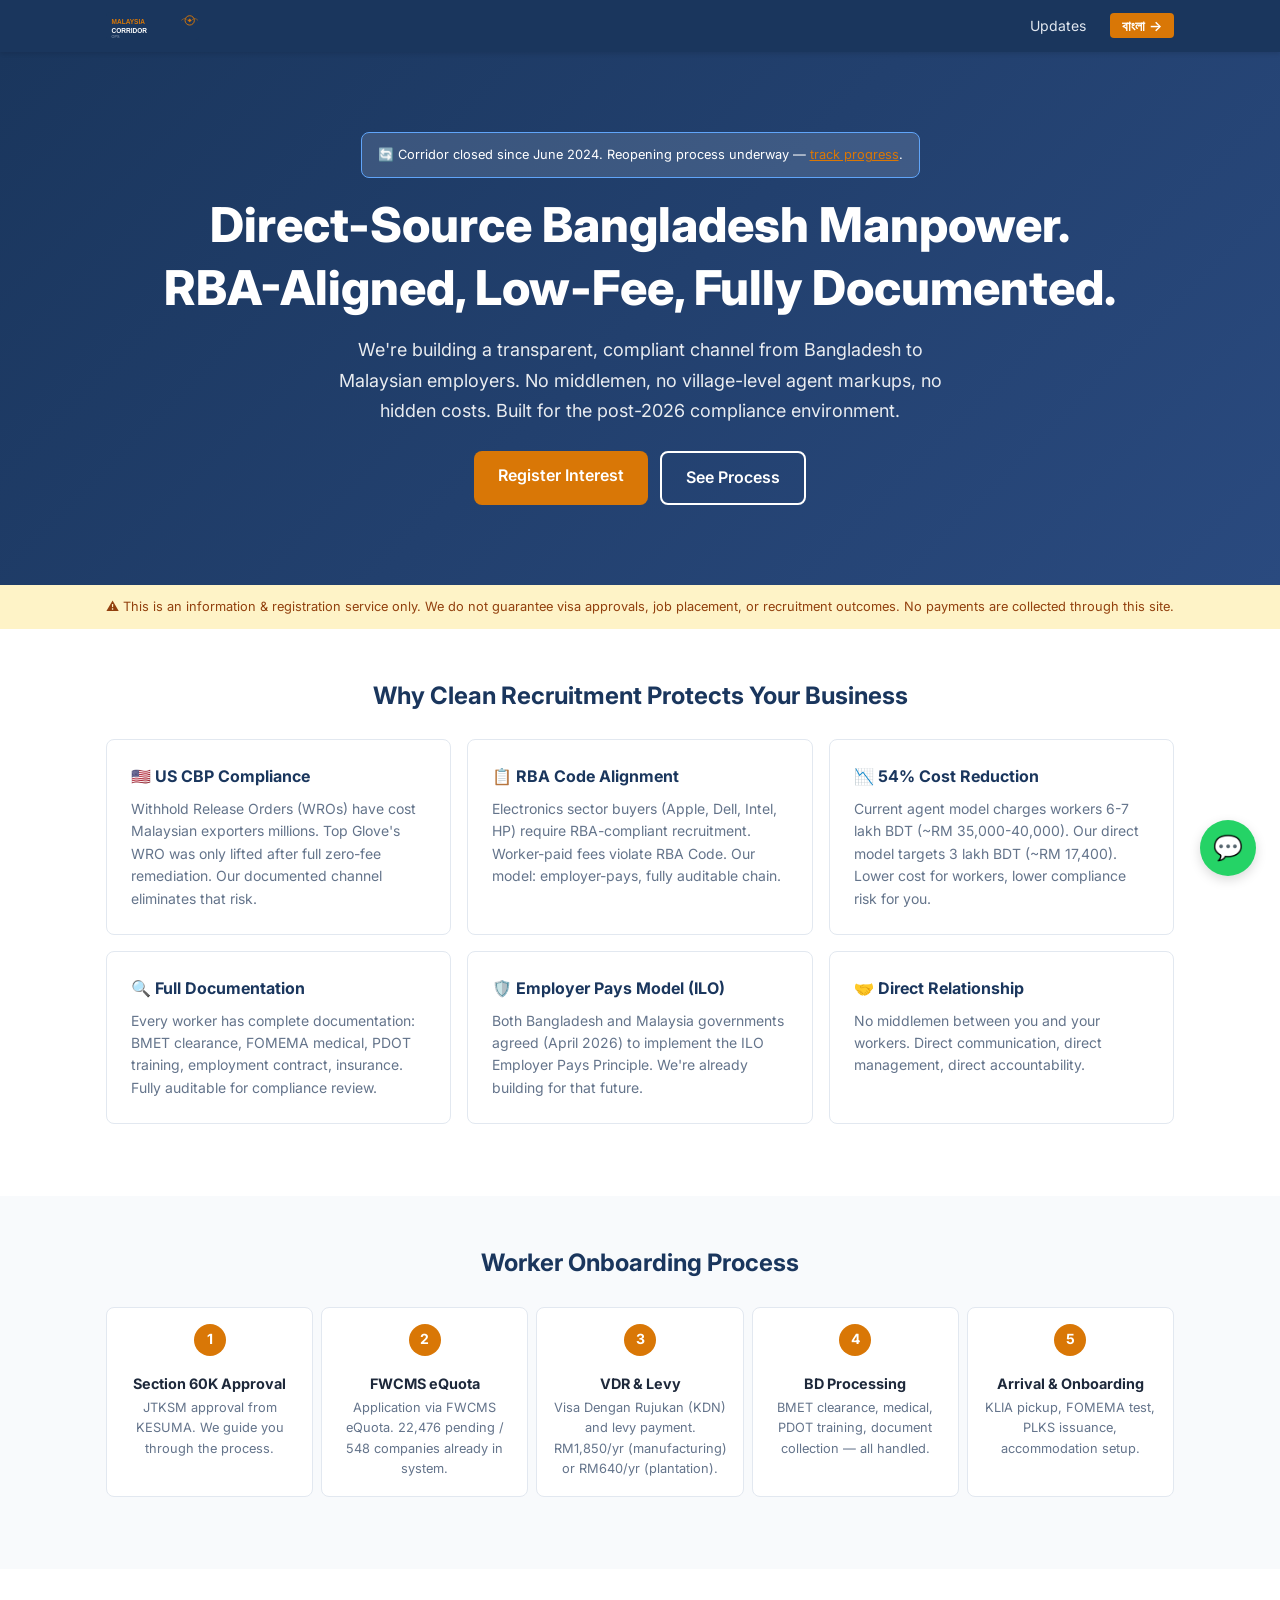
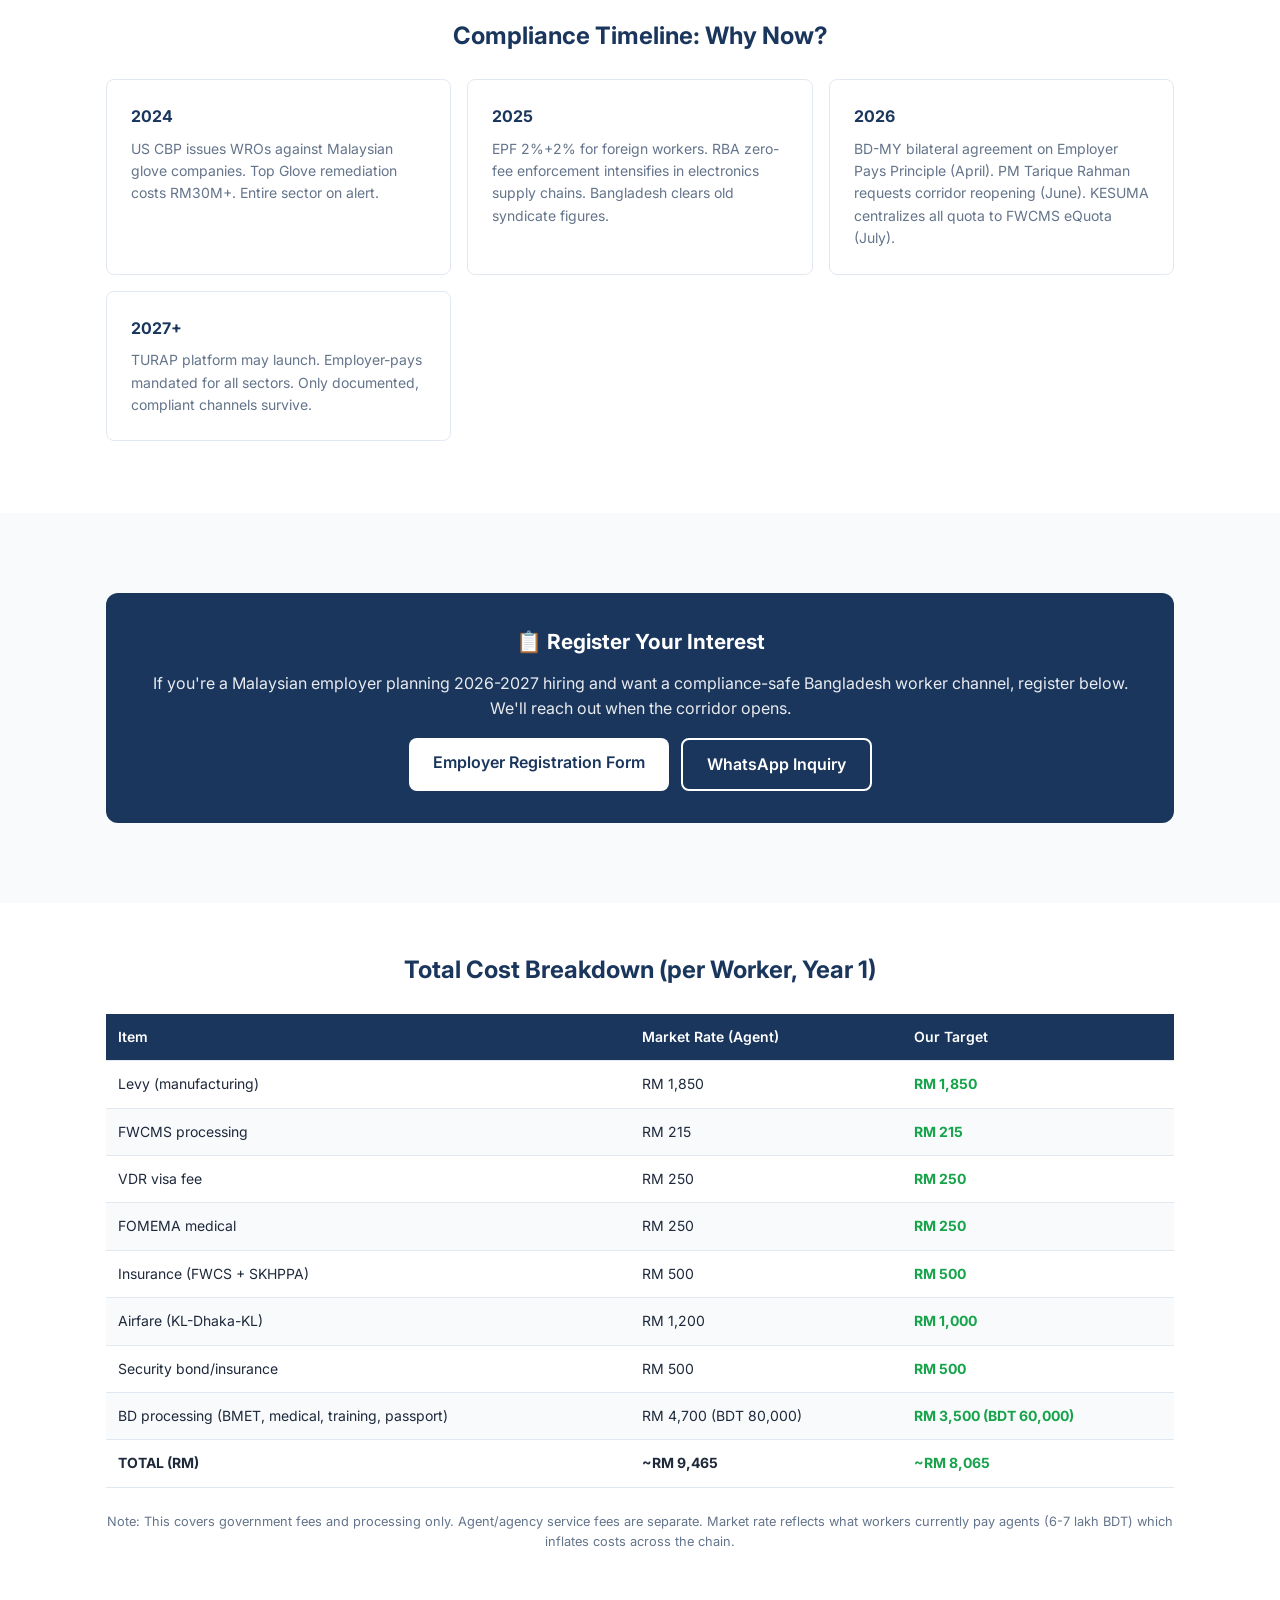
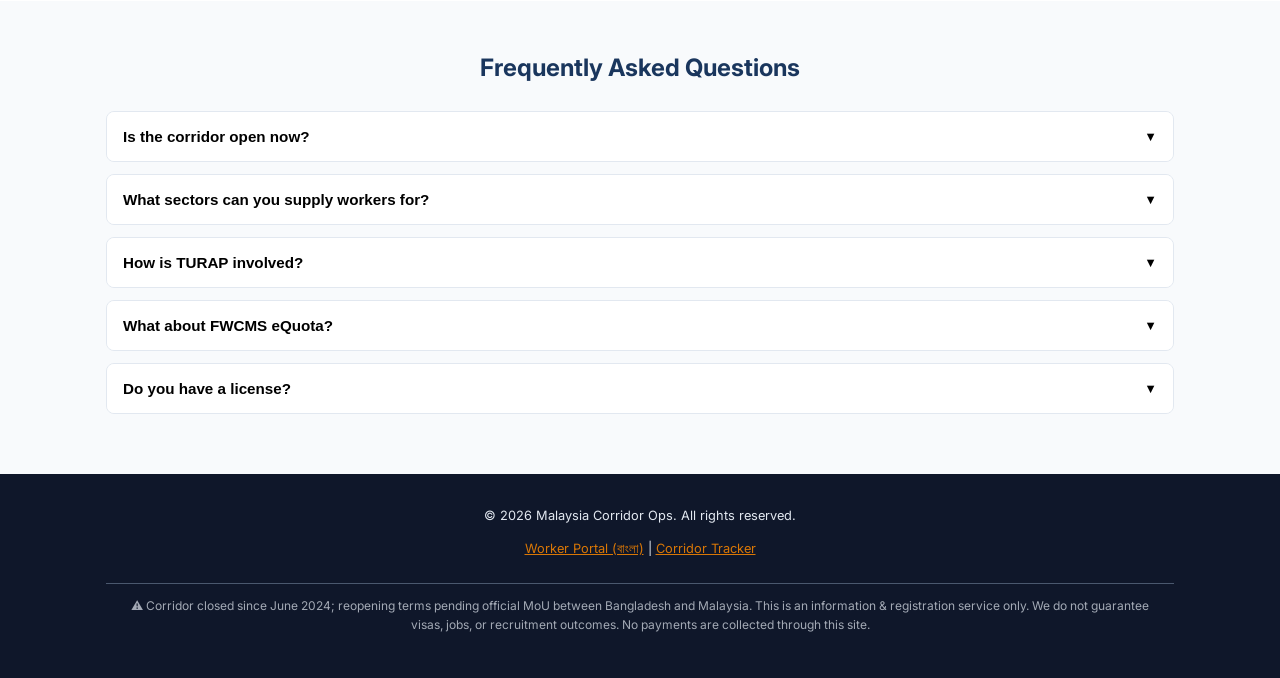
==== site/employers/index.html @ 06db6023 "Initial commit: full launch stack for Malaysia-Bangladesh labour corridor - 203 companies in databas" ====
<!DOCTYPE html>
<html lang="en">
<head>
<meta charset="UTF-8">
<meta name="viewport" content="width=device-width, initial-scale=1.0">
<title>Malaysia Corridor Ops — Direct-Source Bangladesh Manpower for Malaysian Employers</title>
<meta name="description" content="RBA-aligned, FWCMS-compatible Bangladesh worker sourcing. Direct from source, fully documented, no middlemen. Built for post-2026 compliance.">
<meta property="og:title" content="Direct-Source Bangladesh Manpower — RBA-Aligned, Fully Documented">
<meta property="og:description" content="Source documented Bangladeshi workers directly. CBP/RBA compliant. No middleman fees.">
<meta property="og:type" content="website">
<meta property="og:url" content="https://malaysia-corridor-ops.github.io/malaysia-corridor-ops/employers/">
<link rel="preconnect" href="https://fonts.googleapis.com">
<link rel="preconnect" href="https://fonts.gstatic.com" crossorigin>
<link href="https://fonts.googleapis.com/css2?family=Inter:wght@400;500;600;700;800&display=swap" rel="stylesheet">
<link rel="stylesheet" href="../assets/styles.css">
</head>
<body>

<nav class="nav"><div class="container">
<a href="../" class="nav-logo"><img src="../assets/logo.svg" alt="Malaysia Corridor Ops"></a>
<ul class="nav-links">
<li><a href="../corridor-tracker/">Updates</a></li>
<li><a href="../" class="lang-switch">বাংলা →</a></li>
</ul>
</div></nav>

<section class="hero">
<div class="container">
<div class="alert alert-info" style="display:inline-block;margin-bottom:1rem;background:rgba(219,234,254,0.15);border-color:#60a5fa;color:var(--white)">
🔄 Corridor closed since June 2024. Reopening process underway — <a href="../corridor-tracker/" style="color:var(--accent)">track progress</a>.
</div>
<h1>Direct-Source Bangladesh Manpower.<br>RBA-Aligned, Low-Fee, Fully Documented.</h1>
<p>We're building a transparent, compliant channel from Bangladesh to Malaysian employers. No middlemen, no village-level agent markups, no hidden costs. Built for the post-2026 compliance environment.</p>
<div style="display:flex;gap:0.75rem;justify-content:center;flex-wrap:wrap">
<a href="#register" class="btn btn-primary">Register Interest</a>
<a href="#process" class="btn btn-outline">See Process</a>
</div>
</div>
</section>

<!-- Disclaimer -->
<section style="padding:0.75rem 0;background:#fef3c7;font-size:0.8rem;color:#92400e;text-align:center">
<div class="container">⚠️ This is an information &amp; registration service only. We do not guarantee visa approvals, job placement, or recruitment outcomes. No payments are collected through this site.</div>
</section>

<!-- Why Clean Recruitment -->
<section class="section" id="why-clean">
<div class="container">
<h2>Why Clean Recruitment Protects Your Business</h2>
<div class="card-grid">
<div class="card">
<h3>🇺🇸 US CBP Compliance</h3>
<p>Withhold Release Orders (WROs) have cost Malaysian exporters millions. Top Glove's WRO was only lifted after full zero-fee remediation. Our documented channel eliminates that risk.</p>
</div>
<div class="card">
<h3>📋 RBA Code Alignment</h3>
<p>Electronics sector buyers (Apple, Dell, Intel, HP) require RBA-compliant recruitment. Worker-paid fees violate RBA Code. Our model: employer-pays, fully auditable chain.</p>
</div>
<div class="card">
<h3>📉 54% Cost Reduction</h3>
<p>Current agent model charges workers 6-7 lakh BDT (~RM 35,000-40,000). Our direct model targets 3 lakh BDT (~RM 17,400). Lower cost for workers, lower compliance risk for you.</p>
</div>
<div class="card">
<h3>🔍 Full Documentation</h3>
<p>Every worker has complete documentation: BMET clearance, FOMEMA medical, PDOT training, employment contract, insurance. Fully auditable for compliance review.</p>
</div>
<div class="card">
<h3>🛡️ Employer Pays Model (ILO)</h3>
<p>Both Bangladesh and Malaysia governments agreed (April 2026) to implement the ILO Employer Pays Principle. We're already building for that future.</p>
</div>
<div class="card">
<h3>🤝 Direct Relationship</h3>
<p>No middlemen between you and your workers. Direct communication, direct management, direct accountability.</p>
</div>
</div>
</div>
</section>

<!-- Process -->
<section class="section section-alt" id="process">
<div class="container">
<h2>Worker Onboarding Process</h2>
<div class="process-flow">
<div class="process-step">
<div class="num">1</div>
<div class="content"><h4>Section 60K Approval</h4><p>JTKSM approval from KESUMA. We guide you through the process.</p></div>
</div>
<div class="process-step">
<div class="num">2</div>
<div class="content"><h4>FWCMS eQuota</h4><p>Application via FWCMS eQuota. 22,476 pending / 548 companies already in system.</p></div>
</div>
<div class="process-step">
<div class="num">3</div>
<div class="content"><h4>VDR &amp; Levy</h4><p>Visa Dengan Rujukan (KDN) and levy payment. RM1,850/yr (manufacturing) or RM640/yr (plantation).</p></div>
</div>
<div class="process-step">
<div class="num">4</div>
<div class="content"><h4>BD Processing</h4><p>BMET clearance, medical, PDOT training, document collection — all handled.</p></div>
</div>
<div class="process-step">
<div class="num">5</div>
<div class="content"><h4>Arrival &amp; Onboarding</h4><p>KLIA pickup, FOMEMA test, PLKS issuance, accommodation setup.</p></div>
</div>
</div>
</div>
</section>

<!-- Compliance Timeline -->
<section class="section" id="compliance-timeline">
<div class="container">
<h2>Compliance Timeline: Why Now?</h2>
<div class="card-grid">
<div class="card">
<h3>2024</h3>
<p>US CBP issues WROs against Malaysian glove companies. Top Glove remediation costs RM30M+. Entire sector on alert.</p>
</div>
<div class="card">
<h3>2025</h3>
<p>EPF 2%+2% for foreign workers. RBA zero-fee enforcement intensifies in electronics supply chains. Bangladesh clears old syndicate figures.</p>
</div>
<div class="card">
<h3>2026</h3>
<p>BD-MY bilateral agreement on Employer Pays Principle (April). PM Tarique Rahman requests corridor reopening (June). KESUMA centralizes all quota to FWCMS eQuota (July).</p>
</div>
<div class="card">
<h3>2027+</h3>
<p>TURAP platform may launch. Employer-pays mandated for all sectors. Only documented, compliant channels survive.</p>
</div>
</div>
</div>
</section>

<!-- Register Interest -->
<section class="section section-alt" id="register">
<div class="container">
<div class="cta-box">
<h3>📋 Register Your Interest</h3>
<p>If you're a Malaysian employer planning 2026-2027 hiring and want a compliance-safe Bangladesh worker channel, register below. We'll reach out when the corridor opens.</p>
<div style="display:flex;gap:0.75rem;justify-content:center;flex-wrap:wrap">
<a href="https://forms.google.com/" target="_blank" class="btn btn-primary" style="background:var(--white);color:var(--primary)">Employer Registration Form</a>
<a href="https://wa.me/8801700000000?text=Hello%2C%20I%27m%20a%20Malaysian%20employer%20interested%20in%20Bangladesh%20worker%20sourcing" target="_blank" class="btn btn-outline">WhatsApp Inquiry</a>
</div>
</div>
</div>
</section>

<!-- Cost Comparison -->
<section class="section" id="costs">
<div class="container">
<h2>Total Cost Breakdown (per Worker, Year 1)</h2>
<table class="cost-table">
<thead>
<tr><th>Item</th><th>Market Rate (Agent)</th><th>Our Target</th></tr>
</thead>
<tbody>
<tr><td>Levy (manufacturing)</td><td>RM 1,850</td><td class="savings">RM 1,850</td></tr>
<tr><td>FWCMS processing</td><td>RM 215</td><td class="savings">RM 215</td></tr>
<tr><td>VDR visa fee</td><td>RM 250</td><td class="savings">RM 250</td></tr>
<tr><td>FOMEMA medical</td><td>RM 250</td><td class="savings">RM 250</td></tr>
<tr><td>Insurance (FWCS + SKHPPA)</td><td>RM 500</td><td class="savings">RM 500</td></tr>
<tr><td>Airfare (KL-Dhaka-KL)</td><td>RM 1,200</td><td class="savings">RM 1,000</td></tr>
<tr><td>Security bond/insurance</td><td>RM 500</td><td class="savings">RM 500</td></tr>
<tr><td>BD processing (BMET, medical, training, passport)</td><td>RM 4,700 (BDT 80,000)</td><td class="savings">RM 3,500 (BDT 60,000)</td></tr>
<tr><td><strong>TOTAL (RM)</strong></td><td><strong>~RM 9,465</strong></td><td><strong class="savings">~RM 8,065</strong></td></tr>
</tbody>
</table>
<p style="font-size:0.8rem;color:var(--gray-600);text-align:center;margin-top:0.5rem">Note: This covers government fees and processing only. Agent/agency service fees are separate. Market rate reflects what workers currently pay agents (6-7 lakh BDT) which inflates costs across the chain.</p>
</div>
</section>

<!-- FAQ -->
<section class="section section-alt">
<div class="container">
<h2>Frequently Asked Questions</h2>
<div class="faq-item">
<button class="faq-q">Is the corridor open now? <span class="arrow">▼</span></button>
<div class="faq-a"><p>No. The Malaysia-Bangladesh labor corridor has been closed since June 2024. Reopening is in progress following PM Tarique Rahman's June 2026 visit to KL. A labor MoU has not yet been signed.</p></div>
</div>
<div class="faq-item">
<button class="faq-q">What sectors can you supply workers for? <span class="arrow">▼</span></button>
<div class="faq-a"><p>Manufacturing (E&E, gloves, automotive), plantation, construction, agriculture, and services (retail, cleaning, hospitality, security). We prioritize sectors with strong compliance requirements where our documented model adds the most value.</p></div>
</div>
<div class="faq-item">
<button class="faq-q">How is TURAP involved? <span class="arrow">▼</span></button>
<div class="faq-a"><p>TURAP (Bestinet's proposed platform) is still under discussion — NOT approved by Cabinet. We monitor developments closely. Our model is designed to be TURAP-compatible: we handle the Bangladesh-side processing regardless of the matching platform.</p></div>
</div>
<div class="faq-item">
<button class="faq-q">What about FWCMS eQuota? <span class="arrow">▼</span></button>
<div class="faq-a"><p>Since July 6, 2026, KESUMA has centralized ALL foreign worker quota applications into FWCMS eQuota. 22,476 applications from 548 companies are currently pending. Our process is fully FWCMS-compatible.</p></div>
</div>
<div class="faq-item">
<button class="faq-q">Do you have a license? <span class="arrow">▼</span></button>
<div class="faq-a"><p>We operate as an information and registration service while the corridor is closed. When the corridor reopens, we will partner with licensed Bangladesh recruiting agencies (BMET RL holders) for actual worker deployment, ensuring full legal compliance on both sides.</p></div>
</div>
</div>
</section>

<footer class="footer">
<div class="container">
<p>© 2026 Malaysia Corridor Ops. All rights reserved.</p>
<p><a href="../">Worker Portal (বাংলা)</a> | <a href="../corridor-tracker/">Corridor Tracker</a></p>
<div class="disclaimer">⚠️ Corridor closed since June 2024; reopening terms pending official MoU between Bangladesh and Malaysia. This is an information &amp; registration service only. We do not guarantee visas, jobs, or recruitment outcomes. No payments are collected through this site.</div>
</div>
</footer>

<a href="https://wa.me/8801700000000?text=Hello%2C%20I%27m%20an%20employer" target="_blank" class="whatsapp-btn" aria-label="WhatsApp">💬</a>

<script src="../assets/script.js"></script>
</body>
</html>
---- site/assets/styles.css ----
/* MALAYSIA CORRIDOR OPS — Shared Styles */
/* Mobile-first, <3s on 3G */

:root {
  --primary: #1a365d;
  --primary-light: #2a4a7f;
  --accent: #d97706;
  --accent-light: #f59e0b;
  --white: #ffffff;
  --gray-50: #f8fafc;
  --gray-100: #f1f5f9;
  --gray-200: #e2e8f0;
  --gray-600: #64748b;
  --gray-800: #1e293b;
  --gray-900: #0f172a;
  --red: #dc2626;
  --green: #16a34a;
  --max-width: 1100px;
  --font-bn: 'Noto Sans Bengali', system-ui, sans-serif;
  --font-en: 'Inter', system-ui, -apple-system, sans-serif;
}

* { box-sizing: border-box; margin: 0; padding: 0; }

html { scroll-behavior: smooth; }

body {
  font-family: var(--font-en);
  color: var(--gray-800);
  line-height: 1.6;
  background: var(--white);
}

body.bn { font-family: var(--font-bn); }

.container {
  max-width: var(--max-width);
  margin: 0 auto;
  padding: 0 1rem;
}

/* Navigation */
.nav {
  background: var(--primary);
  padding: 0.75rem 0;
  position: sticky;
  top: 0;
  z-index: 100;
  box-shadow: 0 2px 4px rgba(0,0,0,0.1);
}
.nav .container {
  display: flex;
  justify-content: space-between;
  align-items: center;
}
.nav-logo {
  color: var(--white);
  text-decoration: none;
  font-weight: 700;
  font-size: 1.1rem;
  display: flex;
  align-items: center;
  gap: 0.5rem;
}
.nav-logo img { height: 28px; }
.nav-links {
  display: flex;
  gap: 1rem;
  list-style: none;
  align-items: center;
}
.nav-links a {
  color: var(--gray-200);
  text-decoration: none;
  font-size: 0.875rem;
  padding: 0.25rem 0.5rem;
  border-radius: 4px;
  transition: color 0.2s;
}
.nav-links a:hover { color: var(--white); }
.nav-links a.lang-switch {
  background: var(--accent);
  color: var(--white);
  padding: 0.25rem 0.75rem;
  border-radius: 4px;
  font-weight: 600;
}

/* Hero Sections */
.hero {
  padding: 3rem 0;
  background: linear-gradient(135deg, var(--primary) 0%, var(--primary-light) 100%);
  color: var(--white);
  text-align: center;
}
.hero h1 {
  font-size: 2rem;
  font-weight: 800;
  line-height: 1.3;
  margin-bottom: 1rem;
}
.hero p {
  font-size: 1.125rem;
  opacity: 0.9;
  max-width: 650px;
  margin: 0 auto 1.5rem;
  line-height: 1.7;
}

/* Buttons */
.btn {
  display: inline-block;
  padding: 0.75rem 1.5rem;
  border-radius: 8px;
  font-weight: 600;
  font-size: 1rem;
  text-decoration: none;
  cursor: pointer;
  border: none;
  transition: all 0.2s;
}
.btn-primary {
  background: var(--accent);
  color: var(--white);
}
.btn-primary:hover {
  background: var(--accent-light);
  transform: translateY(-1px);
}
.btn-outline {
  background: transparent;
  color: var(--white);
  border: 2px solid var(--white);
}
.btn-outline:hover {
  background: var(--white);
  color: var(--primary);
}

/* Sections */
.section {
  padding: 3rem 0;
}
.section-alt {
  background: var(--gray-50);
}
.section h2 {
  font-size: 1.5rem;
  font-weight: 700;
  color: var(--primary);
  margin-bottom: 1.5rem;
  text-align: center;
}

/* Cost Table */
.cost-table {
  width: 100%;
  border-collapse: collapse;
  margin: 1.5rem 0;
  font-size: 0.875rem;
}
.cost-table th, .cost-table td {
  padding: 0.75rem;
  text-align: left;
  border-bottom: 1px solid var(--gray-200);
}
.cost-table th {
  background: var(--primary);
  color: var(--white);
  font-weight: 600;
}
.cost-table tr:nth-child(even) { background: var(--gray-50); }
.cost-table .savings {
  color: var(--green);
  font-weight: 700;
}

/* Steps */
.steps {
  display: grid;
  grid-template-columns: 1fr;
  gap: 1rem;
  margin: 1.5rem 0;
}
.step {
  background: var(--white);
  border: 1px solid var(--gray-200);
  border-radius: 8px;
  padding: 1.25rem;
  text-align: center;
}
.step-num {
  display: inline-flex;
  align-items: center;
  justify-content: center;
  width: 36px;
  height: 36px;
  border-radius: 50%;
  background: var(--accent);
  color: var(--white);
  font-weight: 700;
  font-size: 1.1rem;
  margin-bottom: 0.75rem;
}
.step h3 { font-size: 1rem; margin-bottom: 0.5rem; }
.step p { font-size: 0.875rem; color: var(--gray-600); }

/* FAQ */
.faq-item {
  border: 1px solid var(--gray-200);
  border-radius: 8px;
  margin-bottom: 0.75rem;
  overflow: hidden;
}
.faq-q {
  padding: 1rem;
  font-weight: 600;
  cursor: pointer;
  display: flex;
  justify-content: space-between;
  align-items: center;
  background: var(--white);
  border: none;
  width: 100%;
  text-align: left;
  font-size: 0.95rem;
}
.faq-q:hover { background: var(--gray-50); }
.faq-q .arrow { transition: transform 0.2s; font-size: 0.8rem; }
.faq-q.active .arrow { transform: rotate(180deg); }
.faq-a {
  padding: 0 1rem 1rem;
  font-size: 0.875rem;
  color: var(--gray-600);
  display: none;
}
.faq-a.open { display: block; }

/* CTA Box */
.cta-box {
  background: var(--primary);
  color: var(--white);
  padding: 2rem;
  border-radius: 12px;
  text-align: center;
  margin: 2rem 0;
}
.cta-box h3 { font-size: 1.3rem; margin-bottom: 0.75rem; }
.cta-box p { opacity: 0.9; margin-bottom: 1rem; }

/* Process Flow */
.process-flow {
  display: flex;
  flex-direction: column;
  gap: 0.5rem;
  margin: 1.5rem 0;
}
.process-step {
  display: flex;
  align-items: center;
  gap: 1rem;
  padding: 1rem;
  background: var(--white);
  border: 1px solid var(--gray-200);
  border-radius: 8px;
}
.process-step .num {
  width: 32px;
  height: 32px;
  border-radius: 50%;
  background: var(--accent);
  color: var(--white);
  display: flex;
  align-items: center;
  justify-content: center;
  font-weight: 700;
  font-size: 0.875rem;
  flex-shrink: 0;
}
.process-step .content { flex: 1; }
.process-step .content h4 { font-size: 0.9rem; margin-bottom: 0.2rem; }
.process-step .content p { font-size: 0.8rem; color: var(--gray-600); }

/* Cards grid */
.card-grid {
  display: grid;
  grid-template-columns: 1fr;
  gap: 1rem;
  margin: 1.5rem 0;
}
.card {
  background: var(--white);
  border: 1px solid var(--gray-200);
  border-radius: 8px;
  padding: 1.5rem;
}
.card h3 { font-size: 1rem; margin-bottom: 0.5rem; color: var(--primary); }
.card p { font-size: 0.875rem; color: var(--gray-600); }

/* Alert banner */
.alert {
  padding: 0.75rem 1rem;
  border-radius: 8px;
  font-size: 0.8rem;
  margin-bottom: 1rem;
}
.alert-warning {
  background: #fef3c7;
  color: #92400e;
  border: 1px solid #fbbf24;
}
.alert-info {
  background: #dbeafe;
  color: #1e40af;
  border: 1px solid #60a5fa;
}

/* Blog */
.blog-post {
  margin-bottom: 2rem;
  padding-bottom: 2rem;
  border-bottom: 1px solid var(--gray-200);
}
.blog-post h2 a {
  color: var(--primary);
  text-decoration: none;
}
.blog-post h2 a:hover { color: var(--accent); }
.blog-post .meta {
  font-size: 0.8rem;
  color: var(--gray-600);
  margin: 0.5rem 0;
}
.blog-post p { font-size: 0.9rem; color: var(--gray-600); }

/* Calendar */
.calendar {
  width: 100%;
  border-collapse: collapse;
  margin: 1rem 0;
  font-size: 0.85rem;
}
.calendar th, .calendar td {
  padding: 0.5rem;
  border: 1px solid var(--gray-200);
  text-align: left;
}
.calendar th { background: var(--primary); color: var(--white); }
.calendar td { vertical-align: top; }
.calendar td ul { padding-left: 1rem; }
.calendar td li { font-size: 0.8rem; margin-bottom: 0.25rem; }

/* Footer */
.footer {
  background: var(--gray-900);
  color: var(--gray-200);
  padding: 2rem 0;
  font-size: 0.8rem;
}
.footer .container {
  display: flex;
  flex-direction: column;
  gap: 0.75rem;
  text-align: center;
}
.footer a { color: var(--accent); }
.footer .disclaimer {
  font-size: 0.75rem;
  opacity: 0.7;
  padding: 0.75rem;
  border-top: 1px solid var(--gray-600);
  margin-top: 0.75rem;
}

/* Forms */
.form-embed {
  margin: 1.5rem 0;
  min-height: 400px;
  border: 1px solid var(--gray-200);
  border-radius: 8px;
  overflow: hidden;
}
.form-placeholder {
  display: flex;
  align-items: center;
  justify-content: center;
  min-height: 300px;
  background: var(--gray-50);
  border: 2px dashed var(--gray-200);
  border-radius: 8px;
  text-align: center;
  padding: 2rem;
}
.form-placeholder a {
  color: var(--accent);
  font-weight: 600;
}

/* WhatsApp button */
.whatsapp-btn {
  position: fixed;
  bottom: 1.5rem;
  right: 1.5rem;
  z-index: 99;
  background: #25D366;
  color: var(--white);
  width: 56px;
  height: 56px;
  border-radius: 50%;
  display: flex;
  align-items: center;
  justify-content: center;
  box-shadow: 0 4px 12px rgba(0,0,0,0.15);
  text-decoration: none;
  font-size: 1.5rem;
  transition: transform 0.2s;
}
.whatsapp-btn:hover { transform: scale(1.1); }

/* Responsive */
@media (min-width: 640px) {
  .steps { grid-template-columns: repeat(2, 1fr); }
  .card-grid { grid-template-columns: repeat(2, 1fr); }
  .hero h1 { font-size: 2.5rem; }
}

@media (min-width: 768px) {
  .steps { grid-template-columns: repeat(4, 1fr); }
  .card-grid { grid-template-columns: repeat(3, 1fr); }
  .hero { padding: 5rem 0; }
  .hero h1 { font-size: 3rem; }
  .process-flow { flex-direction: row; flex-wrap: wrap; }
  .process-step { flex: 1; min-width: 200px; flex-direction: column; text-align: center; }
}

/* Print */
@media print {
  .nav, .whatsapp-btn { display: none; }
  .hero { padding: 1rem 0; }
}
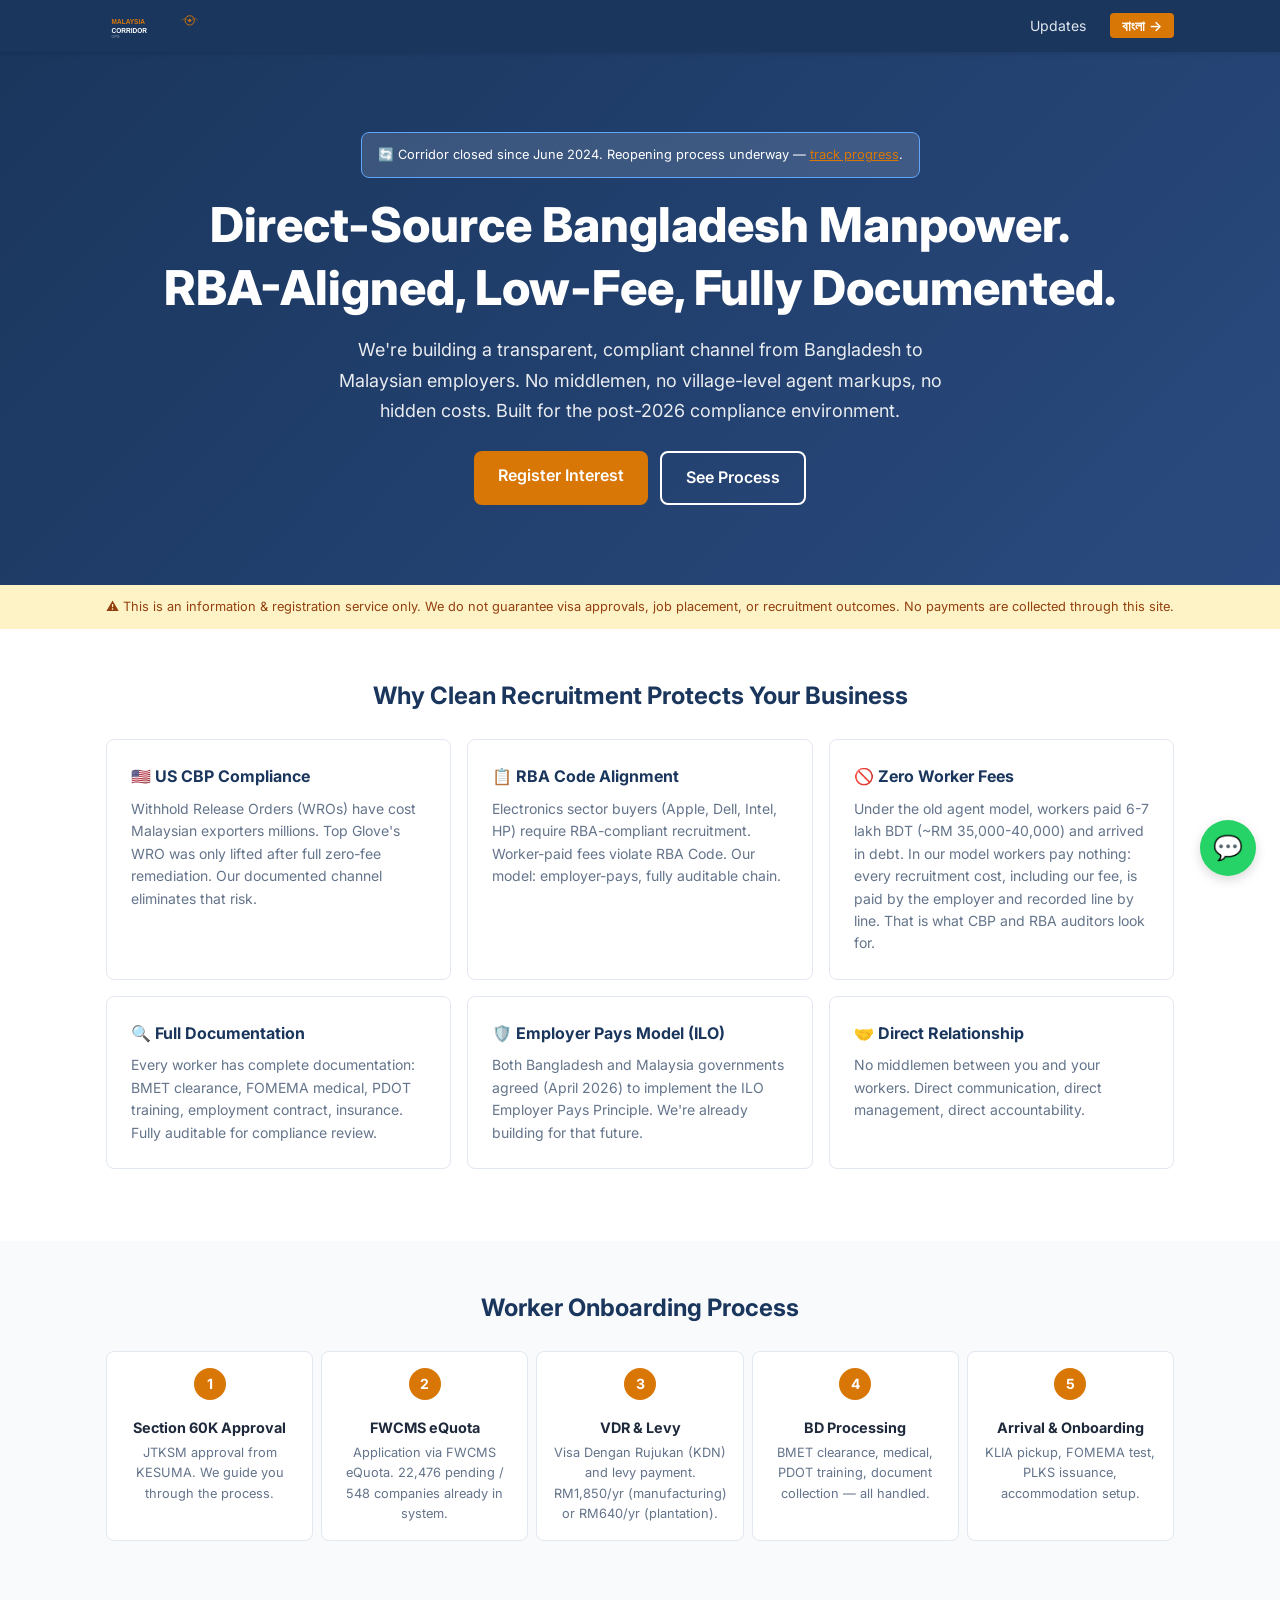
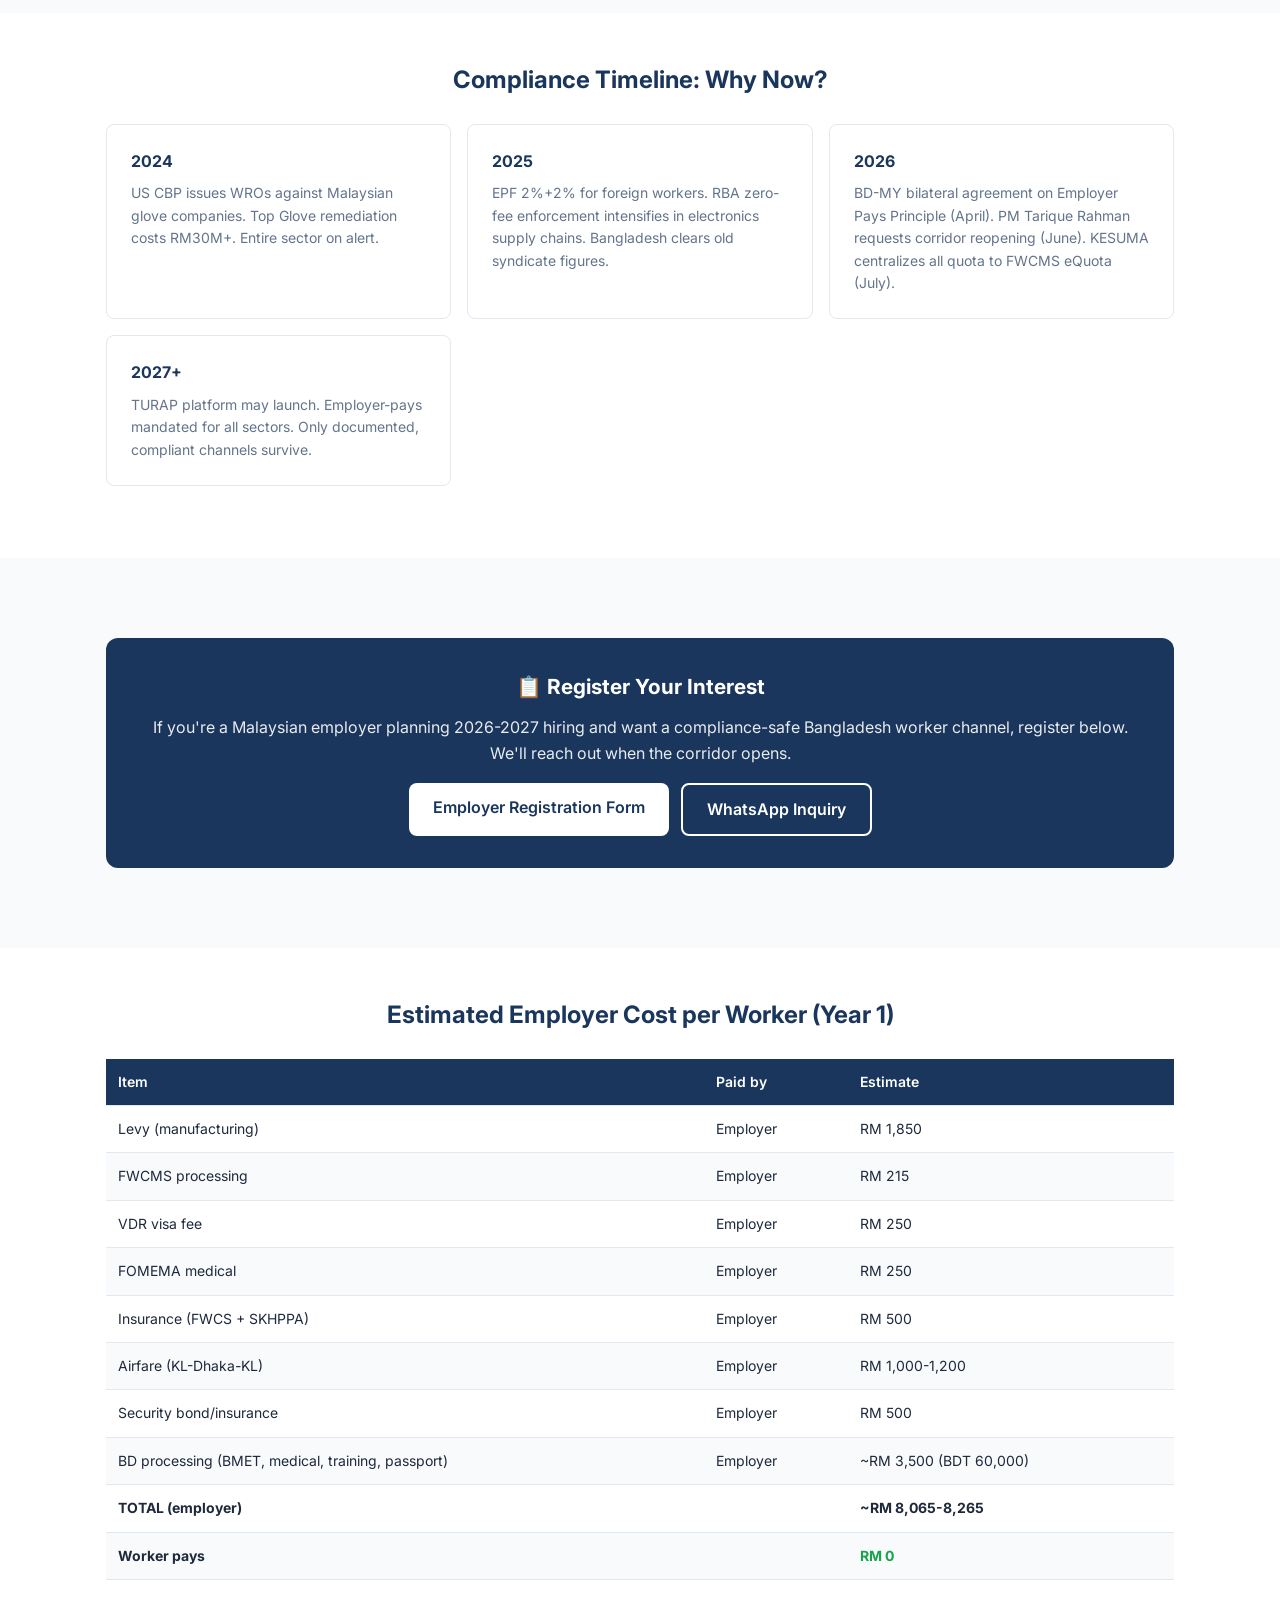
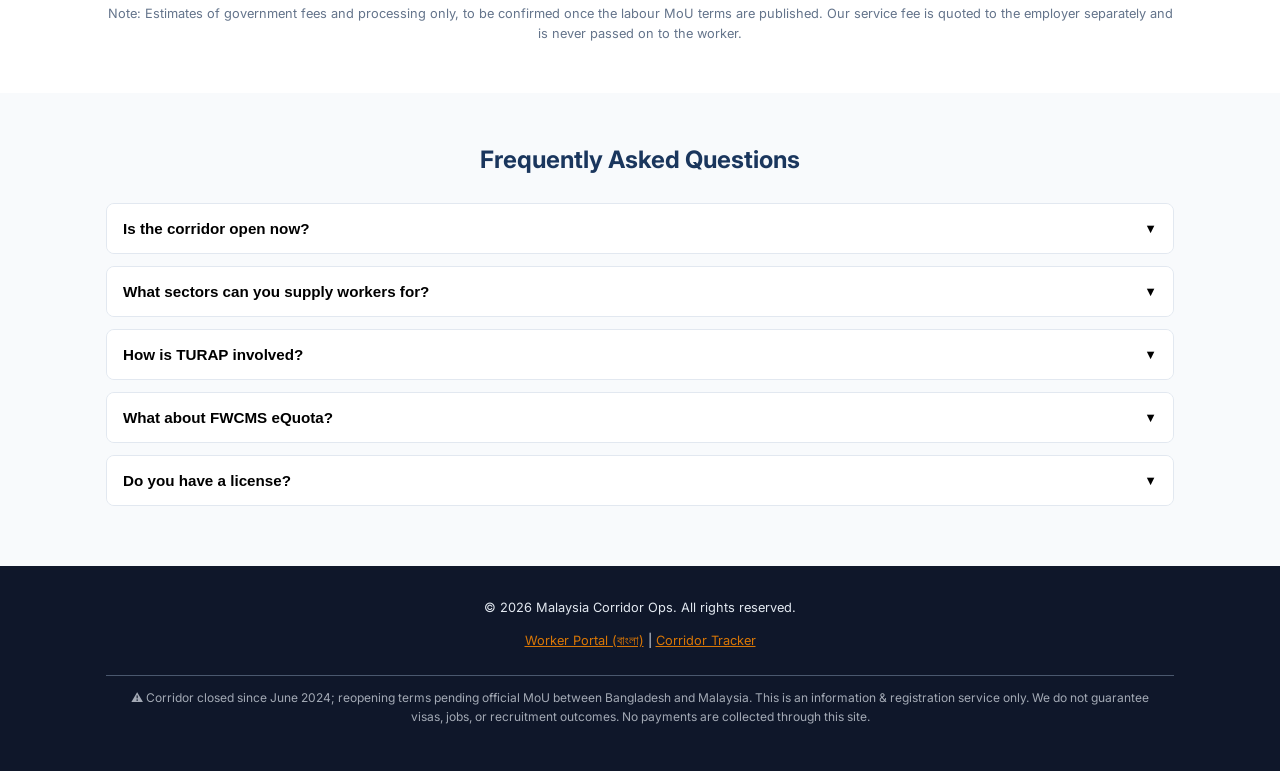
==== commit 61c0faca: "Drop worker-pays pricing and fabricated claims from outreach and sites Workers are now quoted 0 BDT " ====
--- a/site/employers/index.html
+++ b/site/employers/index.html
@@ -57,8 +57,8 @@
 <p>Electronics sector buyers (Apple, Dell, Intel, HP) require RBA-compliant recruitment. Worker-paid fees violate RBA Code. Our model: employer-pays, fully auditable chain.</p>
 </div>
 <div class="card">
-<h3>📉 54% Cost Reduction</h3>
-<p>Current agent model charges workers 6-7 lakh BDT (~RM 35,000-40,000). Our direct model targets 3 lakh BDT (~RM 17,400). Lower cost for workers, lower compliance risk for you.</p>
+<h3>🚫 Zero Worker Fees</h3>
+<p>Under the old agent model, workers paid 6-7 lakh BDT (~RM 35,000-40,000) and arrived in debt. In our model workers pay nothing: every recruitment cost, including our fee, is paid by the employer and recorded line by line. That is what CBP and RBA auditors look for.</p>
 </div>
 <div class="card">
 <h3>🔍 Full Documentation</h3>
@@ -147,24 +147,25 @@
 <!-- Cost Comparison -->
 <section class="section" id="costs">
 <div class="container">
-<h2>Total Cost Breakdown (per Worker, Year 1)</h2>
+<h2>Estimated Employer Cost per Worker (Year 1)</h2>
 <table class="cost-table">
 <thead>
-<tr><th>Item</th><th>Market Rate (Agent)</th><th>Our Target</th></tr>
+<tr><th>Item</th><th>Paid by</th><th>Estimate</th></tr>
 </thead>
 <tbody>
-<tr><td>Levy (manufacturing)</td><td>RM 1,850</td><td class="savings">RM 1,850</td></tr>
-<tr><td>FWCMS processing</td><td>RM 215</td><td class="savings">RM 215</td></tr>
-<tr><td>VDR visa fee</td><td>RM 250</td><td class="savings">RM 250</td></tr>
-<tr><td>FOMEMA medical</td><td>RM 250</td><td class="savings">RM 250</td></tr>
-<tr><td>Insurance (FWCS + SKHPPA)</td><td>RM 500</td><td class="savings">RM 500</td></tr>
-<tr><td>Airfare (KL-Dhaka-KL)</td><td>RM 1,200</td><td class="savings">RM 1,000</td></tr>
-<tr><td>Security bond/insurance</td><td>RM 500</td><td class="savings">RM 500</td></tr>
-<tr><td>BD processing (BMET, medical, training, passport)</td><td>RM 4,700 (BDT 80,000)</td><td class="savings">RM 3,500 (BDT 60,000)</td></tr>
-<tr><td><strong>TOTAL (RM)</strong></td><td><strong>~RM 9,465</strong></td><td><strong class="savings">~RM 8,065</strong></td></tr>
+<tr><td>Levy (manufacturing)</td><td>Employer</td><td>RM 1,850</td></tr>
+<tr><td>FWCMS processing</td><td>Employer</td><td>RM 215</td></tr>
+<tr><td>VDR visa fee</td><td>Employer</td><td>RM 250</td></tr>
+<tr><td>FOMEMA medical</td><td>Employer</td><td>RM 250</td></tr>
+<tr><td>Insurance (FWCS + SKHPPA)</td><td>Employer</td><td>RM 500</td></tr>
+<tr><td>Airfare (KL-Dhaka-KL)</td><td>Employer</td><td>RM 1,000-1,200</td></tr>
+<tr><td>Security bond/insurance</td><td>Employer</td><td>RM 500</td></tr>
+<tr><td>BD processing (BMET, medical, training, passport)</td><td>Employer</td><td>~RM 3,500 (BDT 60,000)</td></tr>
+<tr><td><strong>TOTAL (employer)</strong></td><td></td><td><strong>~RM 8,065-8,265</strong></td></tr>
+<tr><td><strong>Worker pays</strong></td><td></td><td><strong class="savings">RM 0</strong></td></tr>
 </tbody>
 </table>
-<p style="font-size:0.8rem;color:var(--gray-600);text-align:center;margin-top:0.5rem">Note: This covers government fees and processing only. Agent/agency service fees are separate. Market rate reflects what workers currently pay agents (6-7 lakh BDT) which inflates costs across the chain.</p>
+<p style="font-size:0.8rem;color:var(--gray-600);text-align:center;margin-top:0.5rem">Note: Estimates of government fees and processing only, to be confirmed once the labour MoU terms are published. Our service fee is quoted to the employer separately and is never passed on to the worker.</p>
 </div>
 </section>
 
